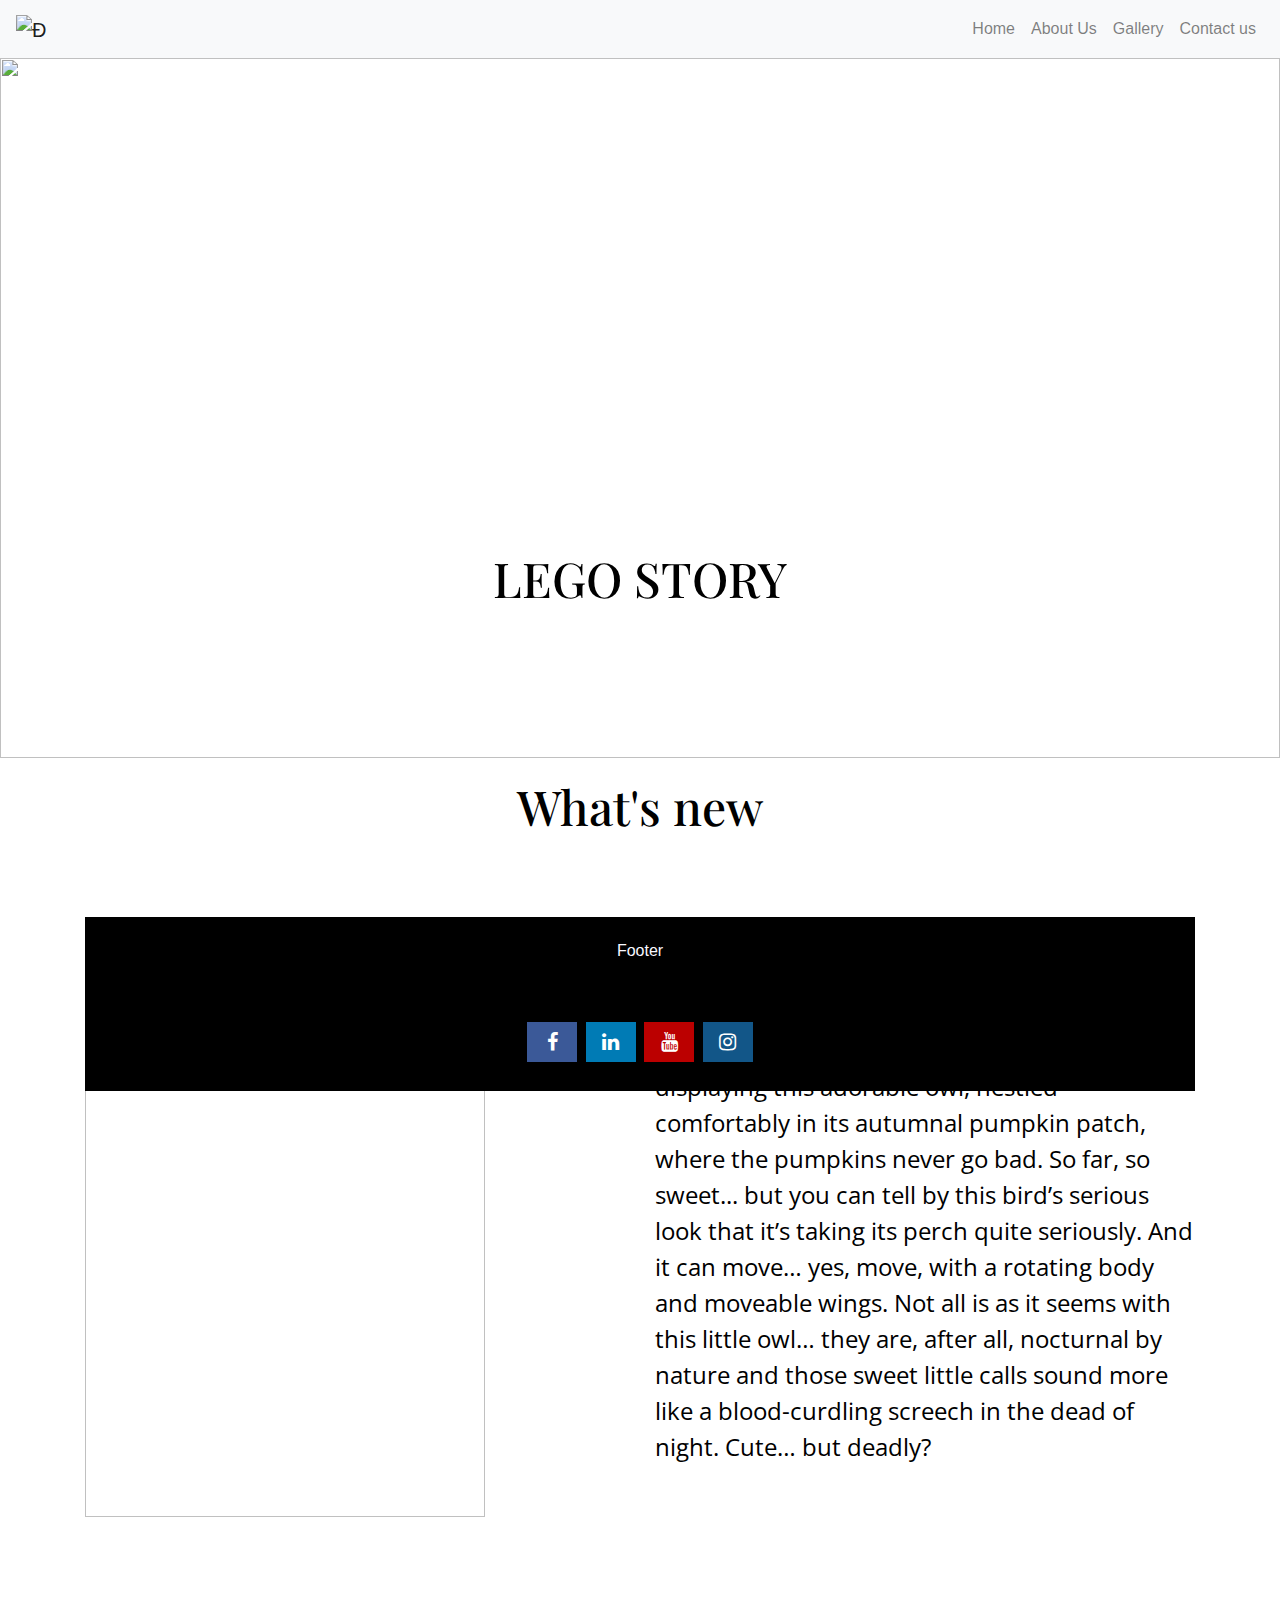
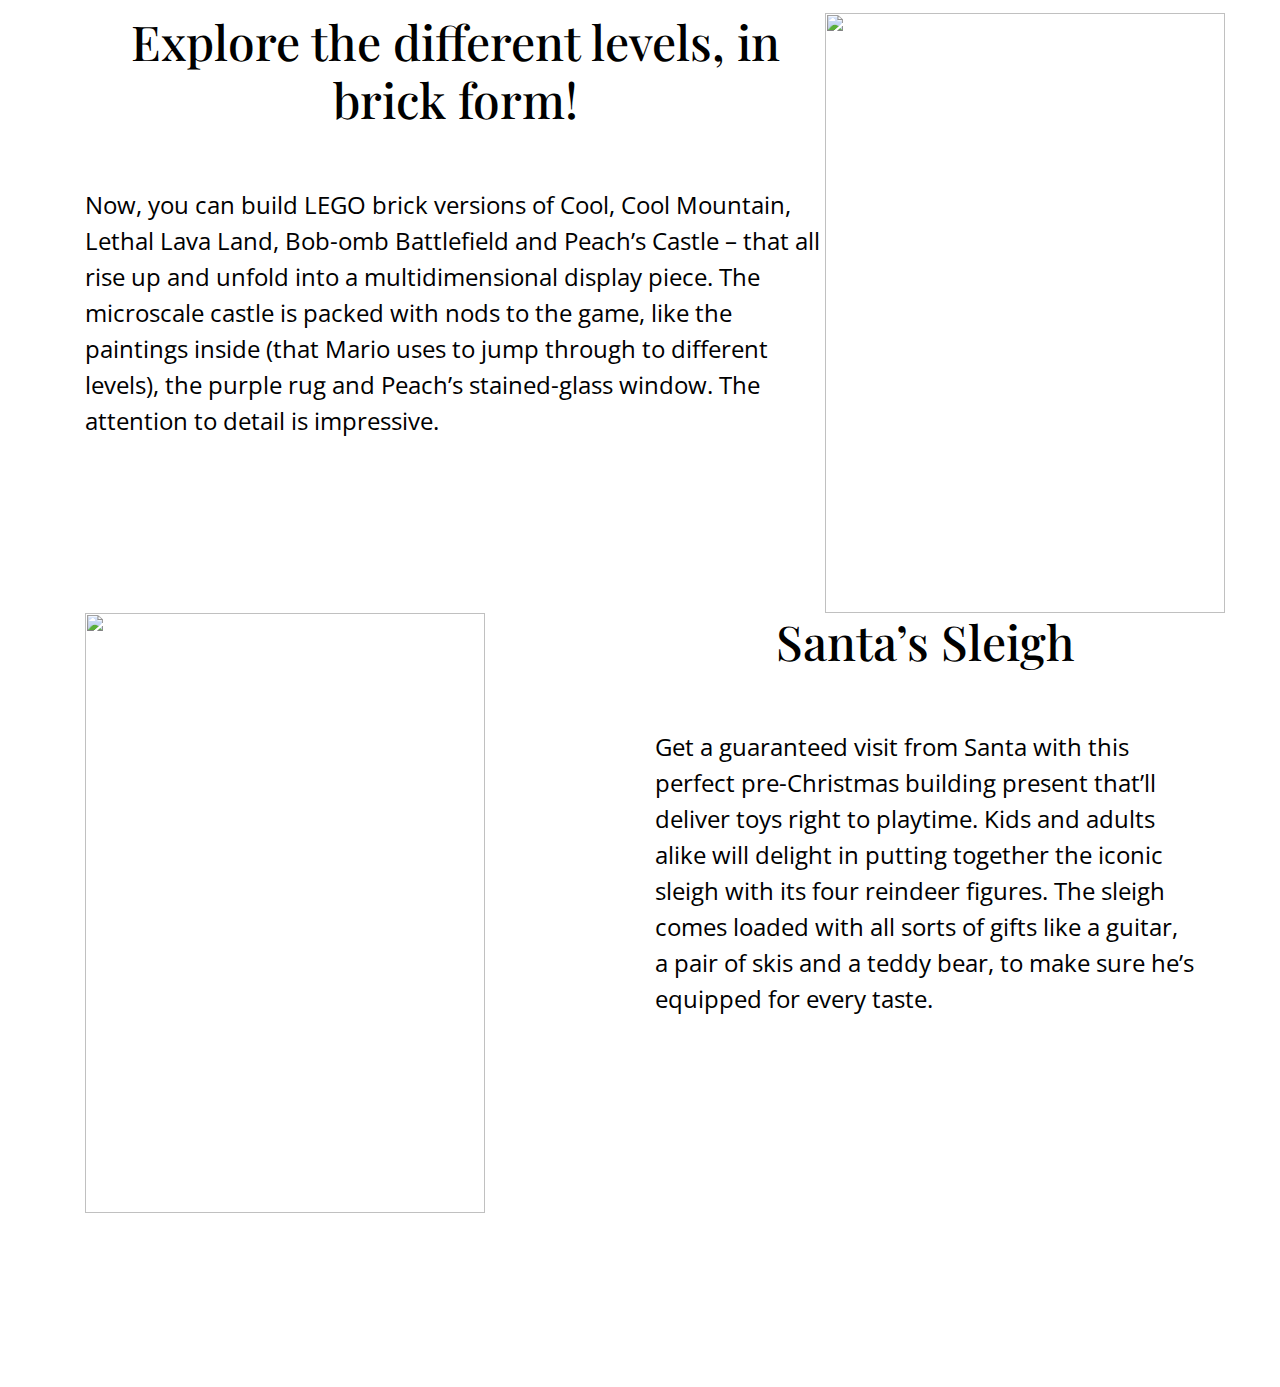
==== index.html @ 1d4fae24 "Rename homepage.html to index.html" ====
<!DOCTYPE html>
<html lang="en">
<head>
	<meta charset="utf-8">
	<title>Lego</title>
	<!-- Latest compiled and minified CSS -->
<link rel="stylesheet" href="https://maxcdn.bootstrapcdn.com/bootstrap/4.5.2/css/bootstrap.min.css">

<!-- jQuery library -->
<script src="https://ajax.googleapis.com/ajax/libs/jquery/3.5.1/jquery.min.js"></script>

<!-- Popper JS -->
<script src="https://cdnjs.cloudflare.com/ajax/libs/popper.js/1.16.0/umd/popper.min.js"></script>

<!-- Latest compiled JavaScript -->
<script src="https://maxcdn.bootstrapcdn.com/bootstrap/4.5.2/js/bootstrap.min.js"></script>

<!-- my google font external link -->
<link rel="preconnect" href="https://fonts.googleapis.com">
<link rel="preconnect" href="https://fonts.gstatic.com" crossorigin>
<link href="https://fonts.googleapis.com/css2?family=Playfair+Display:wght@500&display=swap" rel="stylesheet">

<link href="https://fonts.googleapis.com/css2?family=Open+Sans+Condensed:ital,wght@1,300&family=Playfair+Display:wght@500&display=swap" rel="stylesheet">

<!-- cdm for social media buttons -->
<link rel="stylesheet" href="https://cdnjs.cloudflare.com/ajax/libs/font-awesome/4.7.0/css/font-awesome.min.css">

<style>

  body {
    margin: 0;
    padding: 0;
  }

	h1
	{
	  font-size: 300%;
	  color: black;
	  text-align: center;
	  font-family: 'Playfair Display', serif;
	  padding-bottom: 50px;
	}

	p
	{
	  font-size: 150%;
	  color: white;
	  font-family: 'Open Sans Condensed', sans-serif;
	}

	/* Make the image fully responsive */
  .carousel-inner img {
    width: 100%;
    height: 700px; }

  .row{
    display:  flex;
  }

  .col {
    width: 100px;
  }

  .black-text {
    color:  black;
  }


.footer {
  position: sticky;
  left: 0;
  bottom: 0;
  width: 100%;
  background-color: black;
  color: Ghostwhite;
  text-align: center;
}

.fa {
  padding: 10px;
  font-size: 20px;
  width: 50px;
  text-align: center;
  text-decoration: none;
  margin: 5px 2px;
}

.fa:hover {
    opacity: 0.7;
}

.fa-facebook {
  background: #3B5998;
  color: white;
}

.fa-linkedin {
  background: #007bb5;
  color: white;
}

.fa-youtube {
  background: #bb0000;
  color: white;
}

.fa-instagram {
  background: #125688;
  color: white;
}


}
</style>

</head>

<!-- INSPIRATION FOR -->
<!-- Food Pairings & Beer Recipes -->


<body>

	<!-- NAV BAR code starts here -->

	<nav class="navbar navbar-expand-sm bg-light navbar-light">

  <!-- Brand/logo -->
  <a class="navbar-brand" href="homepage.html">
    <img src="image/logo.png" alt="Đ" style="width:60px;">
  </a>
  
  <!-- Links -->
  <ul class="navbar-nav ml-auto">
    <li class="nav-item">
      <a class="nav-link" href="homepage.html">Home</a>
    </li>
    <li class="nav-item">
      <a class="nav-link" href="AboutUs.html">About Us</a>
    </li>
    <li class="nav-item">
      <a class="nav-link" href="Gallery.html">Gallery</a>
    </li>
    <li class="nav-item">
      <a class="nav-link" href="ContactUs.html">Contact us</a>
    </li>
  </ul>
</nav>

<!-- NAV BAR code end here -->

<!-- carasoul code starts here -->

<div id="demo" class="carousel slide" data-ride="carousel">
  <ul class="carousel-indicators">
    <li data-target="#demo" data-slide-to="0" class="active"></li>
    <li data-target="#demo" data-slide-to="1"></li>
    <li data-target="#demo" data-slide-to="2"></li>
  </ul>

  <!-- Carasoul 1 -->
  <div class="carousel-inner">
    <div class="carousel-item active">
      <img src="image/1.jpg">
      <div class="carousel-caption">
        <h1>LEGO STORY</h1>
        <p>"LEGO" is a contraction of the Danish saying "leg godt" which means "play well".</p>
      </div>   
    </div>

    <!-- Carasoul 2 -->
    <div class="carousel-item">
      <img src="image/2.jpg">
      <div class="carousel-caption">
        <h1>Lego Dimensions</h1>
        <p>Lego Dimensions is a Lego-themed action-adventure cross-platform video game developed by Traveler's Tales and published by Warner Bros.</p>
      </div>   
    </div>

    <!-- Carasoul 3 -->
    <div class="carousel-item">
      <img src="image/banner 1.png">
      <div class="carousel-caption">
        <h1></h1>
        <p>Add the LEGO pickup truck  to your  collection</p>
      </div>   
    </div>
  </div>
  <a class="carousel-control-prev" href="#demo" data-slide="prev">
    <span class="carousel-control-prev-icon"></span>
  </a>
  <a class="carousel-control-next" href="#demo" data-slide="next">
    <span class="carousel-control-next-icon"></span>
  </a>
</div>


<!-- Landing page DONE -->

<!-- About us page code starts here -->
<!-- this is a new section -->

<section>
	<h1 style="padding-top: 20px;">What's new</h1>
  <br>

    <!-- Rewmember the CRC rule - Container, Row, Col -->

	<div class="container">

     <!-- my row 1 -->
     <div class="row">
     	<!-- my column 1 -->
      <div class="col">
        <img src="image/4.png" width="400px" height="600px">
      </div>

      <!-- my colum 2 -->
      <div class="col">
        <h1 class="black-text">Halloween Owl</h1>
        <p class="black-text">Twitwoo??? You’ll have a hoot building and displaying this adorable owl, nestled comfortably in its autumnal pumpkin patch, where the pumpkins never go bad. So far, so sweet... but you can tell by this bird’s serious look that it’s taking its perch quite seriously. And it can move… yes, move, with a rotating body and moveable wings. Not all is as it seems with this little owl… they are, after all, nocturnal by nature and those sweet little calls sound more like a blood-curdling screech in the dead of night. Cute… but deadly? 
        </p>
      
      </div>

     </div> 
     <!-- I am closing my Row 1 -->

     <br>
     <br>
     <br>
     <br>

     <!-- I am starting Row 2 -->
     <div class="row">
       
       <!-- my col 1 -->
       <div class="col">
        <h1 class="black-text">Explore the different levels, in brick form!</h1>
        <p class="black-text">Now, you can build LEGO brick versions of Cool, Cool Mountain, Lethal Lava Land, Bob-omb Battlefield and Peach’s Castle – that all rise up and unfold into a multidimensional display piece. The microscale castle is packed with nods to the game, like the paintings inside (that Mario uses to jump through to different levels), the purple rug and Peach’s stained-glass window. The attention to detail is impressive.</p>
      
      </div>

      <!-- my col 2 -->
      <div class="row">
        <img src="image/5.png" width="400px" height="600px">
      </div>


      <div class="container">

     <!-- my row 3 -->
     <div class="row">
      <!-- my column 1 -->
      <div class="col">
        <img src="image/6.png" width="400px" height="600px">
      </div>

      <!-- my colum 2 -->
      <div class="col">
        <h1 class="black-text">Santa’s Sleigh</h1>
        <p class="black-text">Get a guaranteed visit from Santa with this perfect pre-Christmas building present that’ll deliver toys right to playtime. Kids and adults alike will delight in putting together the iconic sleigh with its four reindeer figures. The sleigh comes loaded with all sorts of gifts like a guitar, a pair of skis and a teddy bear, to make sure he’s equipped for every taste. 
        </p>
      
      </div>

     </div> 
     <!-- I am closing my Row 3 -->

     </div>

	</div>

<!-- My Footer code starts here -->

<div class="footer">
  <br>
  <h6>Footer</h6>
  <br>
  <br>
  <!-- my social media buttons inside the footer -->
  <a href="https://www.facebook.com" class="fa fa-facebook"></a>
  <a href="https://www.linkedin.com" class="fa fa-linkedin"></a>
  <a href="https://www.youtube.com" class="fa fa-youtube"></a>
  <a href="https://www.instagram.com" class="fa fa-instagram"></a>
  <br>
  <br>
</div>

</section>
</body>
</html>
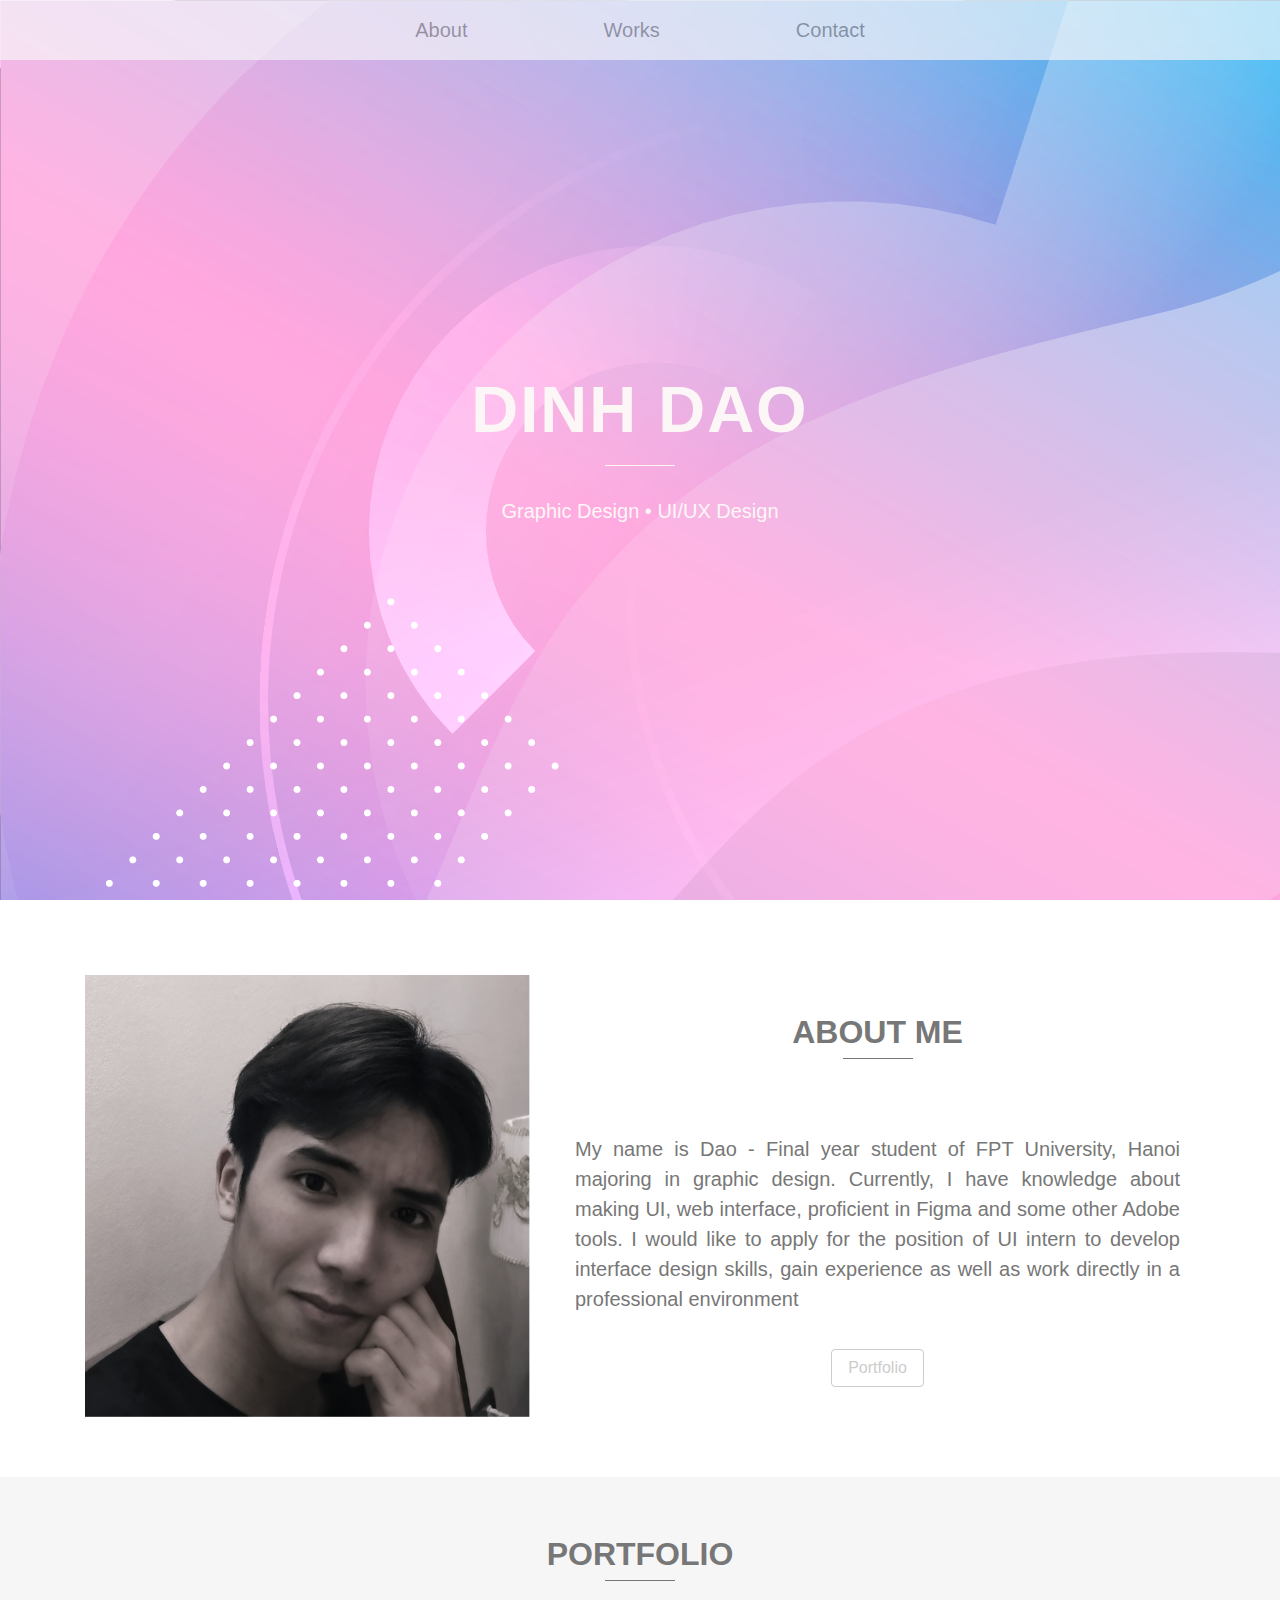
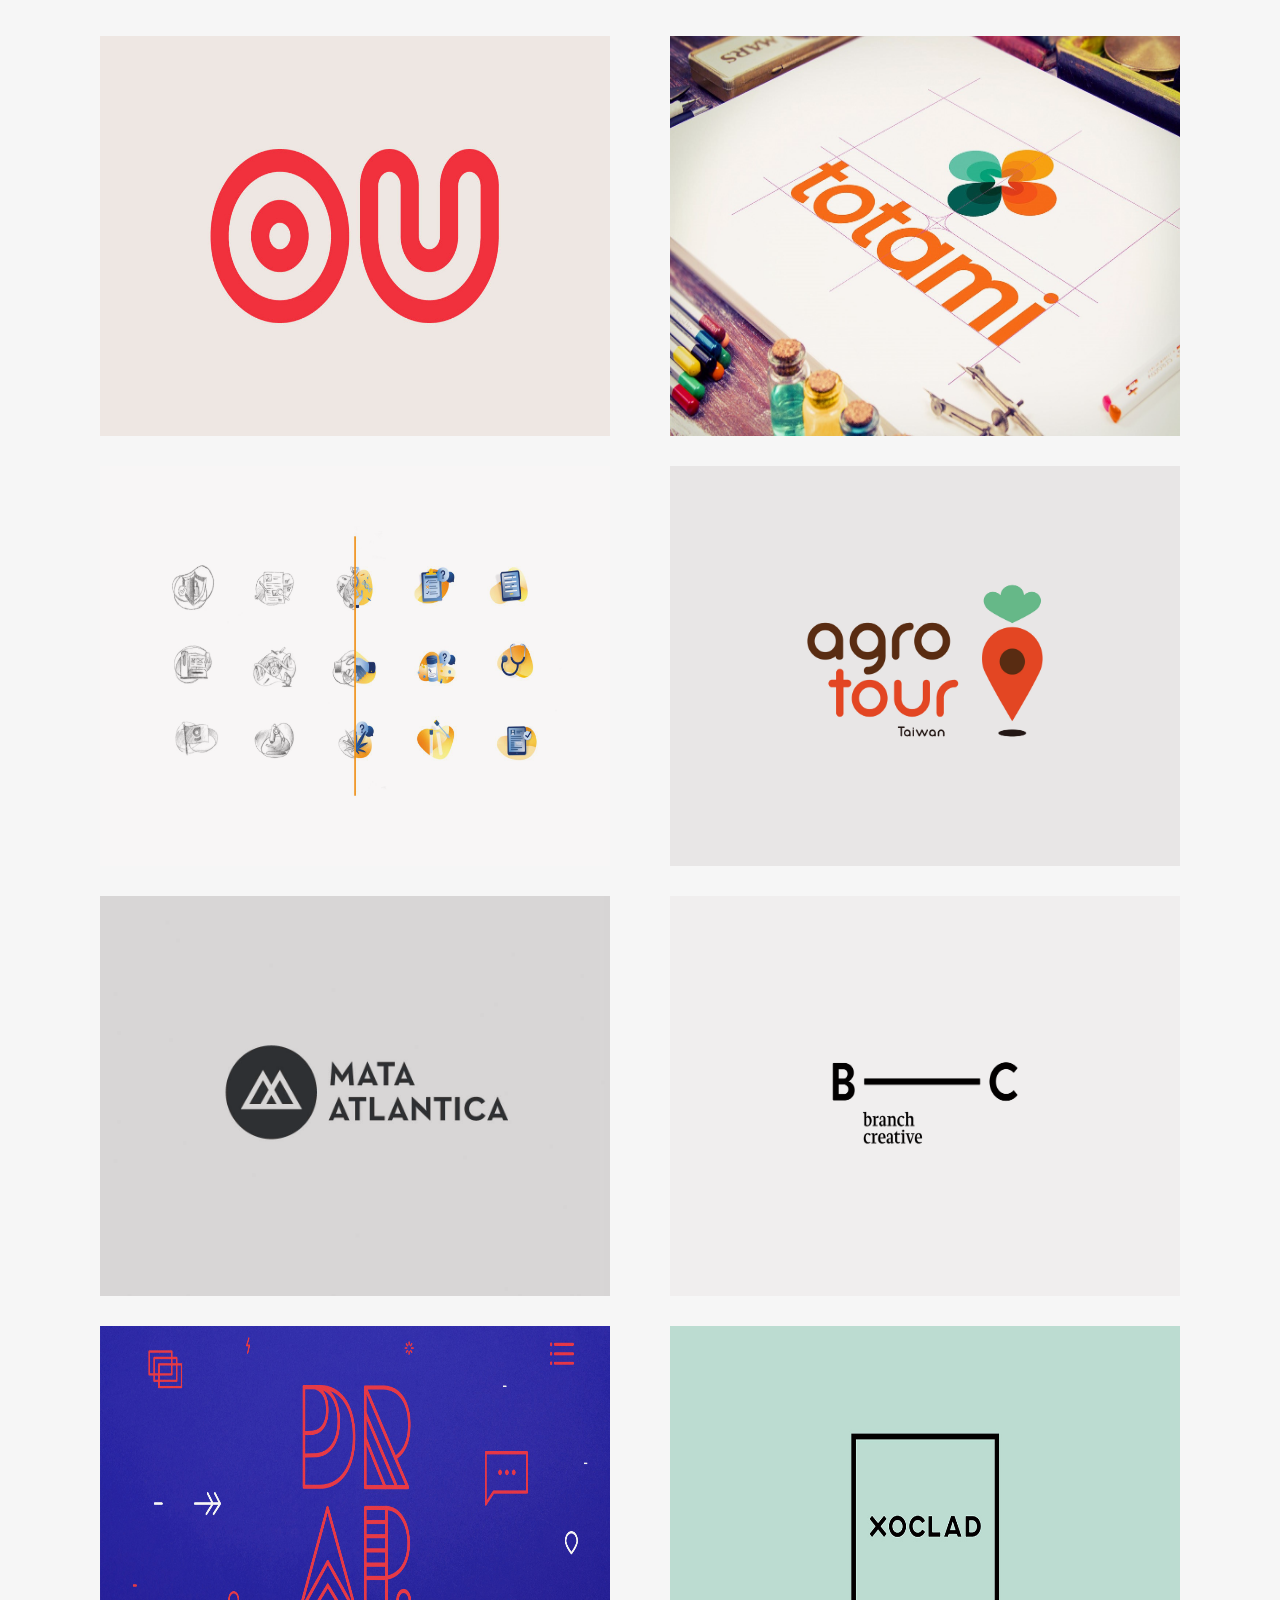
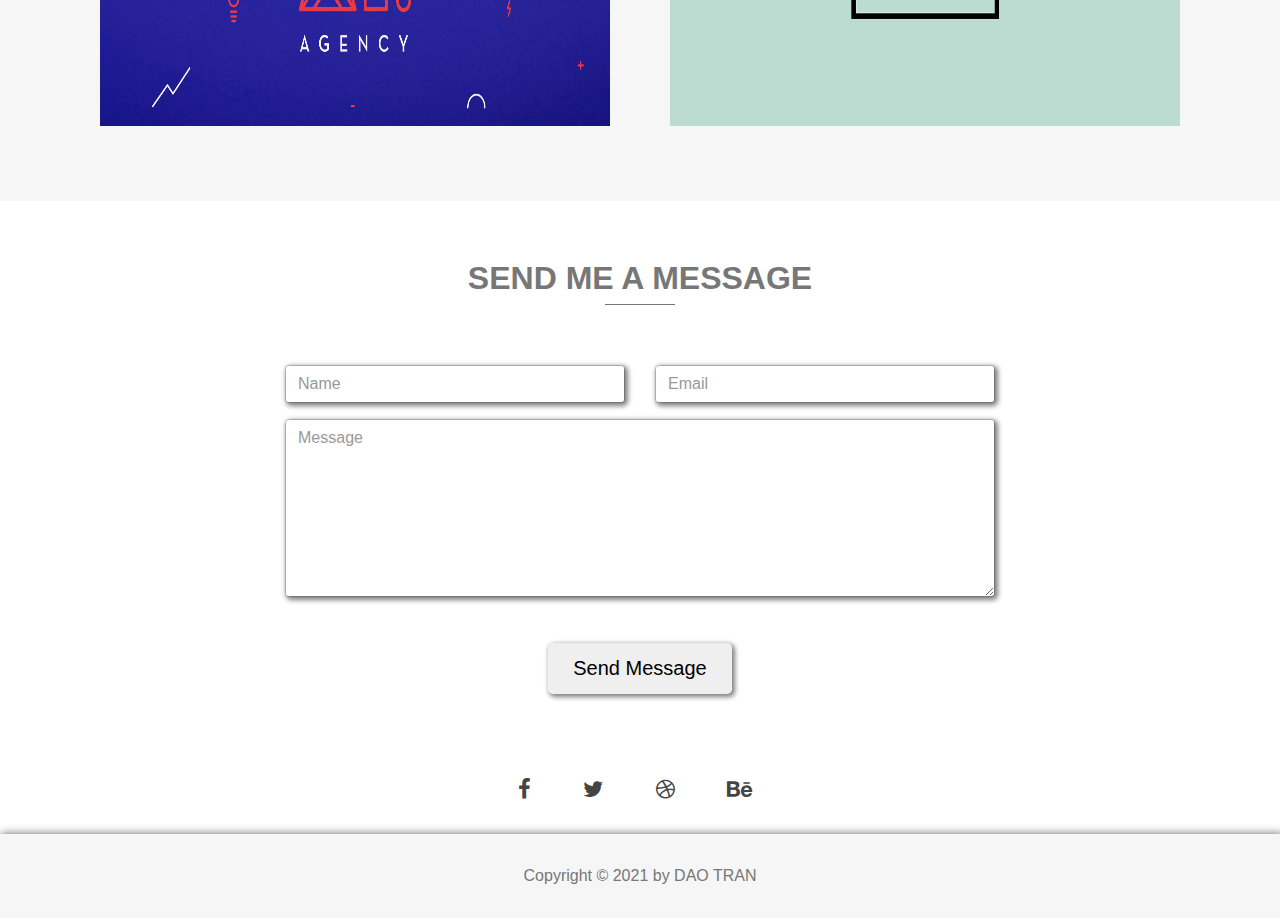
==== commit 3db4c124: "update DinhDao's portfolio" ====
--- a/index.html
+++ b/index.html
@@ -1,292 +1,281 @@
-<!DOCTYPE html>
-<html lang="en">
-<head>
-	<meta charset="utf-8">
-	<title>Lego</title>
-	<!-- Latest compiled and minified CSS -->
-<link rel="stylesheet" href="https://maxcdn.bootstrapcdn.com/bootstrap/4.5.2/css/bootstrap.min.css">
-
-<!-- jQuery library -->
-<script src="https://ajax.googleapis.com/ajax/libs/jquery/3.5.1/jquery.min.js"></script>
-
-<!-- Popper JS -->
-<script src="https://cdnjs.cloudflare.com/ajax/libs/popper.js/1.16.0/umd/popper.min.js"></script>
-
-<!-- Latest compiled JavaScript -->
-<script src="https://maxcdn.bootstrapcdn.com/bootstrap/4.5.2/js/bootstrap.min.js"></script>
-
-<!-- my google font external link -->
-<link rel="preconnect" href="https://fonts.googleapis.com">
-<link rel="preconnect" href="https://fonts.gstatic.com" crossorigin>
-<link href="https://fonts.googleapis.com/css2?family=Playfair+Display:wght@500&display=swap" rel="stylesheet">
-
-<link href="https://fonts.googleapis.com/css2?family=Open+Sans+Condensed:ital,wght@1,300&family=Playfair+Display:wght@500&display=swap" rel="stylesheet">
-
-<!-- cdm for social media buttons -->
-<link rel="stylesheet" href="https://cdnjs.cloudflare.com/ajax/libs/font-awesome/4.7.0/css/font-awesome.min.css">
-
-<style>
-
-  body {
-    margin: 0;
-    padding: 0;
-  }
-
-	h1
-	{
-	  font-size: 300%;
-	  color: black;
-	  text-align: center;
-	  font-family: 'Playfair Display', serif;
-	  padding-bottom: 50px;
-	}
-
-	p
-	{
-	  font-size: 150%;
-	  color: white;
-	  font-family: 'Open Sans Condensed', sans-serif;
-	}
-
-	/* Make the image fully responsive */
-  .carousel-inner img {
-    width: 100%;
-    height: 700px; }
-
-  .row{
-    display:  flex;
-  }
-
-  .col {
-    width: 100px;
-  }
-
-  .black-text {
-    color:  black;
-  }
-
-
-.footer {
-  position: sticky;
-  left: 0;
-  bottom: 0;
-  width: 100%;
-  background-color: black;
-  color: Ghostwhite;
-  text-align: center;
-}
-
-.fa {
-  padding: 10px;
-  font-size: 20px;
-  width: 50px;
-  text-align: center;
-  text-decoration: none;
-  margin: 5px 2px;
-}
-
-.fa:hover {
-    opacity: 0.7;
-}
-
-.fa-facebook {
-  background: #3B5998;
-  color: white;
-}
-
-.fa-linkedin {
-  background: #007bb5;
-  color: white;
-}
-
-.fa-youtube {
-  background: #bb0000;
-  color: white;
-}
-
-.fa-instagram {
-  background: #125688;
-  color: white;
-}
-
-
-}
-</style>
-
-</head>
-
-<!-- INSPIRATION FOR -->
-<!-- Food Pairings & Beer Recipes -->
-
-
-<body>
-
-	<!-- NAV BAR code starts here -->
-
-	<nav class="navbar navbar-expand-sm bg-light navbar-light">
-
-  <!-- Brand/logo -->
-  <a class="navbar-brand" href="homepage.html">
-    <img src="image/logo.png" alt="Đ" style="width:60px;">
-  </a>
-  
-  <!-- Links -->
-  <ul class="navbar-nav ml-auto">
-    <li class="nav-item">
-      <a class="nav-link" href="homepage.html">Home</a>
-    </li>
-    <li class="nav-item">
-      <a class="nav-link" href="AboutUs.html">About Us</a>
-    </li>
-    <li class="nav-item">
-      <a class="nav-link" href="Gallery.html">Gallery</a>
-    </li>
-    <li class="nav-item">
-      <a class="nav-link" href="ContactUs.html">Contact us</a>
-    </li>
-  </ul>
-</nav>
-
-<!-- NAV BAR code end here -->
-
-<!-- carasoul code starts here -->
-
-<div id="demo" class="carousel slide" data-ride="carousel">
-  <ul class="carousel-indicators">
-    <li data-target="#demo" data-slide-to="0" class="active"></li>
-    <li data-target="#demo" data-slide-to="1"></li>
-    <li data-target="#demo" data-slide-to="2"></li>
-  </ul>
-
-  <!-- Carasoul 1 -->
-  <div class="carousel-inner">
-    <div class="carousel-item active">
-      <img src="image/1.jpg">
-      <div class="carousel-caption">
-        <h1>LEGO STORY</h1>
-        <p>"LEGO" is a contraction of the Danish saying "leg godt" which means "play well".</p>
-      </div>   
-    </div>
-
-    <!-- Carasoul 2 -->
-    <div class="carousel-item">
-      <img src="image/2.jpg">
-      <div class="carousel-caption">
-        <h1>Lego Dimensions</h1>
-        <p>Lego Dimensions is a Lego-themed action-adventure cross-platform video game developed by Traveler's Tales and published by Warner Bros.</p>
-      </div>   
-    </div>
-
-    <!-- Carasoul 3 -->
-    <div class="carousel-item">
-      <img src="image/banner 1.png">
-      <div class="carousel-caption">
-        <h1></h1>
-        <p>Add the LEGO pickup truck  to your  collection</p>
-      </div>   
-    </div>
-  </div>
-  <a class="carousel-control-prev" href="#demo" data-slide="prev">
-    <span class="carousel-control-prev-icon"></span>
-  </a>
-  <a class="carousel-control-next" href="#demo" data-slide="next">
-    <span class="carousel-control-next-icon"></span>
-  </a>
-</div>
-
-
-<!-- Landing page DONE -->
-
-<!-- About us page code starts here -->
-<!-- this is a new section -->
-
-<section>
-	<h1 style="padding-top: 20px;">What's new</h1>
-  <br>
-
-    <!-- Rewmember the CRC rule - Container, Row, Col -->
-
-	<div class="container">
-
-     <!-- my row 1 -->
-     <div class="row">
-     	<!-- my column 1 -->
-      <div class="col">
-        <img src="image/4.png" width="400px" height="600px">
-      </div>
-
-      <!-- my colum 2 -->
-      <div class="col">
-        <h1 class="black-text">Halloween Owl</h1>
-        <p class="black-text">Twitwoo??? You’ll have a hoot building and displaying this adorable owl, nestled comfortably in its autumnal pumpkin patch, where the pumpkins never go bad. So far, so sweet... but you can tell by this bird’s serious look that it’s taking its perch quite seriously. And it can move… yes, move, with a rotating body and moveable wings. Not all is as it seems with this little owl… they are, after all, nocturnal by nature and those sweet little calls sound more like a blood-curdling screech in the dead of night. Cute… but deadly? 
-        </p>
-      
-      </div>
-
-     </div> 
-     <!-- I am closing my Row 1 -->
-
-     <br>
-     <br>
-     <br>
-     <br>
-
-     <!-- I am starting Row 2 -->
-     <div class="row">
-       
-       <!-- my col 1 -->
-       <div class="col">
-        <h1 class="black-text">Explore the different levels, in brick form!</h1>
-        <p class="black-text">Now, you can build LEGO brick versions of Cool, Cool Mountain, Lethal Lava Land, Bob-omb Battlefield and Peach’s Castle – that all rise up and unfold into a multidimensional display piece. The microscale castle is packed with nods to the game, like the paintings inside (that Mario uses to jump through to different levels), the purple rug and Peach’s stained-glass window. The attention to detail is impressive.</p>
-      
-      </div>
-
-      <!-- my col 2 -->
-      <div class="row">
-        <img src="image/5.png" width="400px" height="600px">
-      </div>
-
-
-      <div class="container">
-
-     <!-- my row 3 -->
-     <div class="row">
-      <!-- my column 1 -->
-      <div class="col">
-        <img src="image/6.png" width="400px" height="600px">
-      </div>
-
-      <!-- my colum 2 -->
-      <div class="col">
-        <h1 class="black-text">Santa’s Sleigh</h1>
-        <p class="black-text">Get a guaranteed visit from Santa with this perfect pre-Christmas building present that’ll deliver toys right to playtime. Kids and adults alike will delight in putting together the iconic sleigh with its four reindeer figures. The sleigh comes loaded with all sorts of gifts like a guitar, a pair of skis and a teddy bear, to make sure he’s equipped for every taste. 
-        </p>
-      
-      </div>
-
-     </div> 
-     <!-- I am closing my Row 3 -->
-
-     </div>
-
-	</div>
-
-<!-- My Footer code starts here -->
-
-<div class="footer">
-  <br>
-  <h6>Footer</h6>
-  <br>
-  <br>
-  <!-- my social media buttons inside the footer -->
-  <a href="https://www.facebook.com" class="fa fa-facebook"></a>
-  <a href="https://www.linkedin.com" class="fa fa-linkedin"></a>
-  <a href="https://www.youtube.com" class="fa fa-youtube"></a>
-  <a href="https://www.instagram.com" class="fa fa-instagram"></a>
-  <br>
-  <br>
-</div>
-
-</section>
-</body>
-</html>
+<!DOCTYPE html>
+<html lang="en"><head>
+	<title> DAO TRAN's Portfolio</title>
+	<meta charset="utf-8">
+	<meta name="viewport" content="width=device-width, initial-scale=1">  
+	<script type="text/javascript" src="vendor/bootstrap.js"></script>
+ 	<script type="text/javascript" src="index.js"></script>
+	<link rel="stylesheet" href="vendor/bootstrap.css">
+	<link rel="stylesheet" href="vendor/font-awesome.css">
+ 	<link rel="stylesheet" href="style.css">
+	<!-- <link rel="stylesheet" href="style-gallery.css"> -->
+</head>
+<body >
+	<!-- Navigation -->
+	<div id="nav" class="affix-top">
+	<nav class="navbar navbar-light bg-faded navbar-fixed-top">
+	  	<div class="container" style="text-align: center;">
+	  		
+	  		<ul class="nav navbar-nav text-xs-center">
+	  			<li class="nav-item">
+	  				<div href="" class="nav-link" onclick="myAboutMe()">About
+	  				</span>
+				</div>
+	  			</li>
+	  			<li class="nav-item">
+	  				<div href="#" class="nav-link" onclick="myPortfolio()">Works</div>
+	  			</li>
+	  			<li class="nav-item">
+	  				<div href="#" class="nav-link" onclick="myContact()">Contact</div>
+	  			</li>
+	  			
+	  	</div>
+	</nav>
+</div> <!-- het menu -->
+
+	<!-- Header -->
+	<header id="header" style="background: url('images/banner1.png');">
+		<div class="intro h-100">
+		  <div class="container h-100 d-flex">
+			<div class="row m-auto">
+			  <div class="intro-text">
+				<h1>DINH DAO</h1>
+				<hr>
+				<p>Graphic Design • UI/UX Design </p>
+			</div>
+		  </div>
+		</div>
+	  </div>
+	</header>
+
+	<!-- About me  -->
+	<div id="about-me"class="about-me" style="padding-top: 60px;">
+		
+		<div class="container mt-15">
+			<div class="row">
+				<div class="col-sm-5">
+					<img class="about-me-avatar" src="images/avatar1.png" alt="">
+				</div>
+				<div class="col-sm-7 d-flex fl-col">
+					<div class="section-title text-xs-center center ">
+						<h2>About Me</h2>
+						<hr>
+					</div>
+					<p class="m-auto about-me-text">
+						My name is Dao - Final year student of FPT University,
+					Hanoi majoring in graphic design. Currently, I have
+					knowledge about making UI, web interface, proficient
+					in Figma and some other Adobe tools. I would like to
+					apply for the position of UI intern to develop interface
+					design skills, gain experience as well as work directly
+					in a professional environment
+					</p>
+					<div class="d-flex">
+						<button class="btn btn-outline-secondary m-auto" style="margin-bottom: 30px;" onclick="myPortfolio()" >Portfolio</button>
+					</div>
+					
+				</div>
+			</div>
+		</div>
+	</div>
+	<!-- Portfolio -->
+	<div id="portfolio" class="portfolio" style="background: #f6f6f6; margin-top: 60px; margin-bottom: 60px; padding-bottom: 60px;">
+		<div class="section-title text-xs-center center ">
+			<h2 style="padding-top: 60px;">Portfolio</h2>
+			<hr>
+		</div>
+		<div class="container">
+			<div class="row">
+				
+					<div class="col-sm-6" style="position: block; left: 0px; top: 0px; transform: translate3d(0px, 0px, 0px);">
+						<div class="portfolio-item" >
+							<div class="hover-bg d-flex"> 
+							<div class="hover-text">
+								<h4>OU</h4>
+							</div>
+							<img onclick="openModal();currentSlide(1)" src="images/1.jpg" class="demo cursor img-responsive" alt="OU"> </div>
+						</div>
+					</div>
+					<div class="col-sm-6" style="position: block; left: 0px; top: 0px; transform: translate3d(0px, 0px, 0px);">
+						<div class="portfolio-item" onclick="openModal();currentSlide(2)">
+							<div class="hover-bg"> 
+							<div class="hover-text">
+								<h4>Totami</h4>
+							</div>
+							<img src="images/2.jpg" class="img-responsive demo cursor" alt="Totami"> </div>
+						</div>
+					</div>
+					<div class="col-sm-6" style="position: block; left: 0px; top: 0px; transform: translate3d(0px, 0px, 0px);">
+						<div class="portfolio-item" onclick="openModal();currentSlide(3)">
+							<div class="hover-bg"> 
+							<div class="hover-text">
+								<h4>Inagene</h4>
+							</div>
+							<img src="images/3.jpg" class="img-responsive demo cursor" alt="Inagene">  </div>
+						</div>
+					</div>
+					<div class="col-sm-6" style="position: block; left: 0px; top: 0px; transform: translate3d(0px, 0px, 0px);">
+						<div class="portfolio-item" onclick="openModal();currentSlide(4)">
+							<div class="hover-bg"> 
+							<div class="hover-text">
+								<h4>Agro Tour</h4>
+							</div>
+							<img src="images/4.jpg" class="img-responsive demo cursor" alt="Agro Tour"> </div>
+						</div>
+					</div>
+					<div class="col-sm-6" style="position: block; left: 0px; top: 0px; transform: translate3d(0px, 0px, 0px);">
+						<div class="portfolio-item" onclick="openModal();currentSlide(5)">
+							<div class="hover-bg">
+							<div class="hover-text">
+								<h4>MA Logo</h4>
+							</div>
+							<img src="images/5.jpg" class="img-responsive demo cursor" alt="MA Logo"> </div>
+						</div>
+					</div>
+					<div class="col-sm-6" style="position: block; left: 0px; top: 0px; transform: translate3d(0px, 0px, 0px);">
+						<div class="portfolio-item" onclick="openModal();currentSlide(6)">
+							<div class="hover-bg"> 
+							<div class="hover-text">
+								<h4>B-C Tools</h4>
+							</div>
+							<img src="images/6.jpg" class="img-responsive demo cursor" alt="B-C Tools">  </div>
+						</div>
+					</div>
+					<div class="col-sm-6" style="position: block; left: 0px; top: 0px; transform: translate3d(0px, 0px, 0px);">
+						<div class="portfolio-item" onclick="openModal();currentSlide(7)">
+							<div class="hover-bg"> 
+							<div class="hover-text">
+								<h4>DRAP Agency</h4>
+							</div>
+							<img src="images/7.jpg" class="img-responsive demo cursor" alt="DRAP Agency"> </div>
+						</div>
+					</div>
+					<div class="col-sm-6" style="position: block; left: 0px; top: 0px; transform: translate3d(0px, 0px, 0px);">
+						<div class="portfolio-item" onclick="openModal();currentSlide(8)">
+							<div class="hover-bg">
+							<div class="hover-text">
+								<h4>XOCLAD</h4>
+							</div>
+							<img src="images/8.jpg" class="img-responsive demo cursor" alt="XOCLAD"> </div>
+						</div>
+					</div>
+				
+			</div>
+		</div>
+	</div>
+
+	<!-- Send me a message -->
+	<div  id="contact" class="send-me">
+		<div class="section-title text-xs-center center ">
+			<h2>Send me a message</h2>
+			<hr>
+		</div>
+		<div class="container" style="margin-top: 60px;">
+			<div class="col-md-8 col-md-offset-2">
+				<form name="sentMessage" id="contactForm" novalidate="">
+				  <div class="row">
+					<div class="col-md-6">
+					  <div class="form-group">
+						<input type="text" id="name" class="form-control" placeholder="Name" required="required" aria-invalid="false">
+						<p class="help-block text-danger"></p>
+					  </div>
+					</div>
+					<div class="col-md-6">
+					  <div class="form-group">
+						<input type="email" id="email" class="form-control" placeholder="Email" required="required" aria-invalid="false">
+						<p class="help-block text-danger"></p>
+					  </div>
+					</div>
+				  </div>
+				  <div class="form-group">
+					<textarea name="message" id="message" class="form-control" rows="8" placeholder="Message" required="" aria-invalid="false"></textarea>
+					<p class="help-block text-danger"></p>
+				  </div>
+				  <div id="success"></div>
+				  <div class="container">
+					  <div class="row">
+							<button type="submit" class="btn btn-default btn-lg send-btn m-auto mt-30">Send Message</button>
+					  </div>
+				  </div>
+				  
+				</form>
+				<div class="social">
+				  <ul>
+					<li><a href="#"><i class="fa fa-facebook"></i></a></li>
+					<li><a href="#"><i class="fa fa-twitter"></i></a></li>
+					<li><a href="#"><i class="fa fa-dribbble"></i></a></li>
+					<li><a href="#"><i class="fa fa-behance"></i></a></li>
+				  </ul>
+				</div>
+			  </div>
+		</div>
+	</div>
+
+	<!-- Footer -->
+	<div id="footer">
+		<div class="container text-xs-center">
+		  <div class="fnav">
+			<p>Copyright © 2021 by DAO TRAN
+		  </p></div>
+		</div>
+	  </div>
+
+	<!-- Gallery  -->
+	<div id="myModal" class="modal">
+		<span class="close cursor" style="position: fixed;" onclick="closeModal()">&times;</span>
+		<div class="modal-content">
+	  
+		  <div class="mySlides">
+			<div class="numbertext">1 / 8</div>
+			<img src="images/1.1.jpg" style="width:100%">
+		  </div>
+	  
+		  <div class="mySlides">
+			<div class="numbertext">2 / 8</div>
+			<img src="images/2.1.jpg" style="width:100%">
+		  </div>
+	  
+		  <div class="mySlides">
+			<div class="numbertext">3 / 8</div>
+			<img src="images/3.1.jpg" style="width:100%">
+		  </div>
+		  
+		  <div class="mySlides">
+			<div class="numbertext">4 / 8</div>
+			<img src="images/4.1.jpg" style="width:100%">
+		  </div>
+	  
+		  <div class="mySlides">
+			  <div class="numbertext">5 / 8</div>
+			  <img src="images/5.1.jpg" style="width:100%">
+			</div>
+	  
+			<div class="mySlides">
+			  <div class="numbertext">6 / 8</div>
+			  <img src="images/6.1.jpg" style="width:100%">
+			</div>
+	  
+			<div class="mySlides">
+			  <div class="numbertext">7 / 8</div>
+			  <img src="images/7.1.jpg" style="width:100%">
+			</div>
+	  
+			<div class="mySlides">
+			  <div class="numbertext">8 / 8</div>
+			  <img src="images/8.1.jpg" style="width:100%">
+			</div>
+		  
+		  <!-- <a class="prev" onclick="plusSlides(-1)">&#10094;</a>
+		  <a class="next" onclick="plusSlides(1)">&#10095;</a> -->
+	  
+		  <div class="caption-container">
+			<p id="caption"></p>
+		  </div>
+		</div>
+
+		<a class="prev" onclick="plusSlides(-1)">&#10094;</a>
+		  <a class="next" onclick="plusSlides(1)">&#10095;</a>
+
+	  </div>
+</body>
+</html>--- a/style.css
+++ b/style.css
@@ -0,0 +1,380 @@
+body, html {
+    font-family: 'Open Sans', sans-serif;
+    text-rendering: optimizeLegibility !important;
+    -webkit-font-smoothing: antialiased !important;
+    color: #777;
+    width: 100% !important;
+    height: 100% !important;
+}
+
+#nav {
+    z-index: 999;
+}
+
+.navbar .navbar-nav {
+    display: inline-block;
+    float: none;
+    vertical-align: top;
+}
+
+
+.container ul li a.nav-link {
+    margin: 0 60px !important;
+    font-size: 20px;
+}
+
+.container ul li div.nav-link {
+    margin: 0 60px !important;
+    font-size: 20px;
+}
+
+.container ul li div.nav-link:hover {
+    cursor: pointer;
+    color: rgba(0,0,0,.9);
+}
+
+
+.header {
+    margin-top: 60px;
+
+}
+
+.d-flex {
+    display: flex;
+}
+
+.h-100 {
+    height: 100vh !important;
+}
+
+.m-auto {
+    margin: auto;
+}
+
+.intro-text {
+    text-align: center;
+    color: #fcf6f6;;
+}
+
+.intro-text h1 {
+    padding-top: 40px;
+    font-size: 65px;
+    font-weight: 600;
+    letter-spacing: 2px;
+    text-transform: uppercase;
+    margin-bottom: 20px;
+    color: #fcf6f6
+}
+
+hr {
+    height: 1px;
+    width: 70px;
+    text-align: center;
+    position: relative;
+    background: #fcf6f6;
+    margin: 0 auto;
+    margin-bottom: 30px;
+    border: 0;
+}
+
+.intro-text p {
+    font-size: 20px;
+    margin-bottom: 40px;
+    margin-top: 20px;
+}
+
+.bg-faded {
+    background-color: #f7f7f9;
+    opacity: 65%;
+}
+
+.section-title {
+    margin: 40px 0px 40px 0px;
+}
+
+.section-title h2{
+    font-weight: bold;
+    text-transform: uppercase;
+}
+
+.section-title hr{
+    color: black;
+    background-color: #777777;
+}
+
+.about-me-avatar {
+    height: 100%;
+    width: 100%;
+}
+
+.about-me-text {
+    font-size: 20px;
+    text-align: justify;
+    margin-top: -10px;
+    padding: 15px;
+}
+
+.fl-col {
+    display: flex;
+    flex-direction: column;
+}
+
+.mt-15 {
+    margin-top: 15px;
+}
+
+.mt-30 {
+    margin-top: 30px;
+}
+
+.img-responsive {
+    display: block;
+    max-width: 100%;
+    height: 400px;
+}
+    
+.portfolio-item {
+    margin: 15px;
+    position: relative;
+    height: 400px;
+}
+
+.hover-bg {
+    position: absolute;
+    background: #450b0b;
+    height: 400px;
+}
+
+.hover-text {
+    position: absolute;
+    font-size: 30px;
+    display: flex;
+    width: 100%;
+    height: 100%;
+}
+
+.hover-text h4{
+    text-align: center;
+    background: black;
+    color: blanchedalmond;
+    margin: auto;
+    padding: 10px 30px  11px  30px;
+    border-radius: 25px;
+    display: none;
+    z-index: 10;
+    font-size: 40px;
+}
+
+.portfolio-item:hover{
+    cursor: pointer;
+}
+
+.portfolio-item:hover .hover-text h4{
+    display: block;
+}
+
+.portfolio-item:hover .img-responsive{
+    opacity: 30%;
+}
+
+#footer {
+    background: #f6f6f6;
+    color: #777;
+    padding: 30px0 25px 0;
+    box-shadow: 2px 0px 8px 1px grey;
+}
+
+.fnav p{
+    padding: 30px;
+}
+
+.btn-default:hover{
+    color: #fff;
+    background-color: #121d1f;
+    border-color: #121d1f;
+}
+
+@media (min-width: 992px)
+{
+    .col-md-offset-2 {
+        margin-left: 16.66666667%;
+    }
+
+    .col-md-8 {
+        width: 66.66666667%;
+    }
+
+}
+
+#contact .social {
+    margin-top: 80px;
+}
+
+#contact .social ul {
+    margin-left: -50px!important;
+    text-align: center;
+    margin-bottom: 30px;
+}
+
+#contact .social ul li {
+    display: inline-block;
+    margin: 0 20px;
+}
+
+#contact .social i.fa {
+    font-size: 22px;
+    padding: 4px;
+    color: #444;
+    transition: all 0s;
+}
+
+.form-control {
+    box-shadow: 2px 2px 5px 1px grey;
+}
+
+.send-btn {
+    box-shadow: 2px 2px 5px 1px grey;
+}
+
+body {
+    font-family: Verdana, sans-serif;
+    margin: 0;
+  }
+  
+  * {
+    box-sizing: border-box;
+  }
+  
+  .row > .column {
+    padding: 0 8px;
+  }
+  
+  .row:after {
+    content: "";
+    display: table;
+    clear: both;
+  }
+  
+  .column {
+    float: left;
+    width: 25%;
+  }
+  
+  /* The Modal (background) */
+  .modal {
+    display: none;
+    position: fixed;
+    z-index: 9999;
+    padding-top: 60px;
+    left: 0;
+    top: 0;
+    width: 100%;
+    height: 100%;
+    overflow: auto;
+    background-color: #000000cf;
+  }
+  
+  /* Modal Content */
+  .modal-content {
+    position: relative;
+    background-color: #fefefe;
+    margin: auto;
+    padding: 0;
+    width: 55%;
+    max-width: 1200px;
+    margin-bottom: 60px;
+  }
+  
+  /* The Close Button */
+  .close {
+    color: white;
+    position: absolute;
+    top: 10px;
+    right: 25px;
+    font-size: 50px;
+    font-weight: bold;
+  }
+  
+  .close:hover,
+  .close:focus {
+    color: #999;
+    text-decoration: none;
+    cursor: pointer;
+  }
+  
+  .mySlides {
+    display: none;
+  }
+  
+  .cursor {
+    cursor: pointer;
+  }
+  
+  /* Next & previous buttons */
+  .prev,
+  .next {
+    cursor: pointer;
+    position: absolute;
+    top: 40%;
+    width: auto;
+    padding: 36px;
+    margin-top: -50px;
+    color: white;
+    font-weight: bold;
+    font-size: 100px;
+    transition: 0.6s ease;
+    border-radius: 0 3px 3px 0;
+    user-select: none;
+    -webkit-user-select: none;
+    position: fixed;
+    
+  }
+  
+  /* Position the "next button" to the right */
+  .next {
+    right: 0;
+    border-radius: 3px 0 0 3px;
+  }
+  
+  /* On hover, add a black background color with a little bit see-through */
+  .prev:hover,
+  .next:hover {
+    background-color: rgba(0, 0, 0, 0.8);
+  }
+  
+  /* Number text (1/3 etc) */
+  .numbertext {
+    color: #f2f2f2;
+    font-size: 12px;
+    padding: 8px 12px;
+    position: absolute;
+    top: 0;
+  }
+  
+  img {
+    margin-bottom: -4px;
+  }
+  
+  .caption-container {
+    text-align: center;
+    background-color: black;
+    padding: 15px 0px 1px 0px;
+    color: white;
+  }
+  
+  .demo {
+    opacity: 0.97;
+  }
+  
+  .active,
+  .demo:hover {
+    opacity: 1;
+  }
+  
+  img.hover-shadow {
+    transition: 0.3s;
+  }
+  
+  .hover-shadow:hover {
+    box-shadow: 0 4px 8px 0 rgba(0, 0, 0, 0.2), 0 6px 20px 0 rgba(0, 0, 0, 0.19);
+  }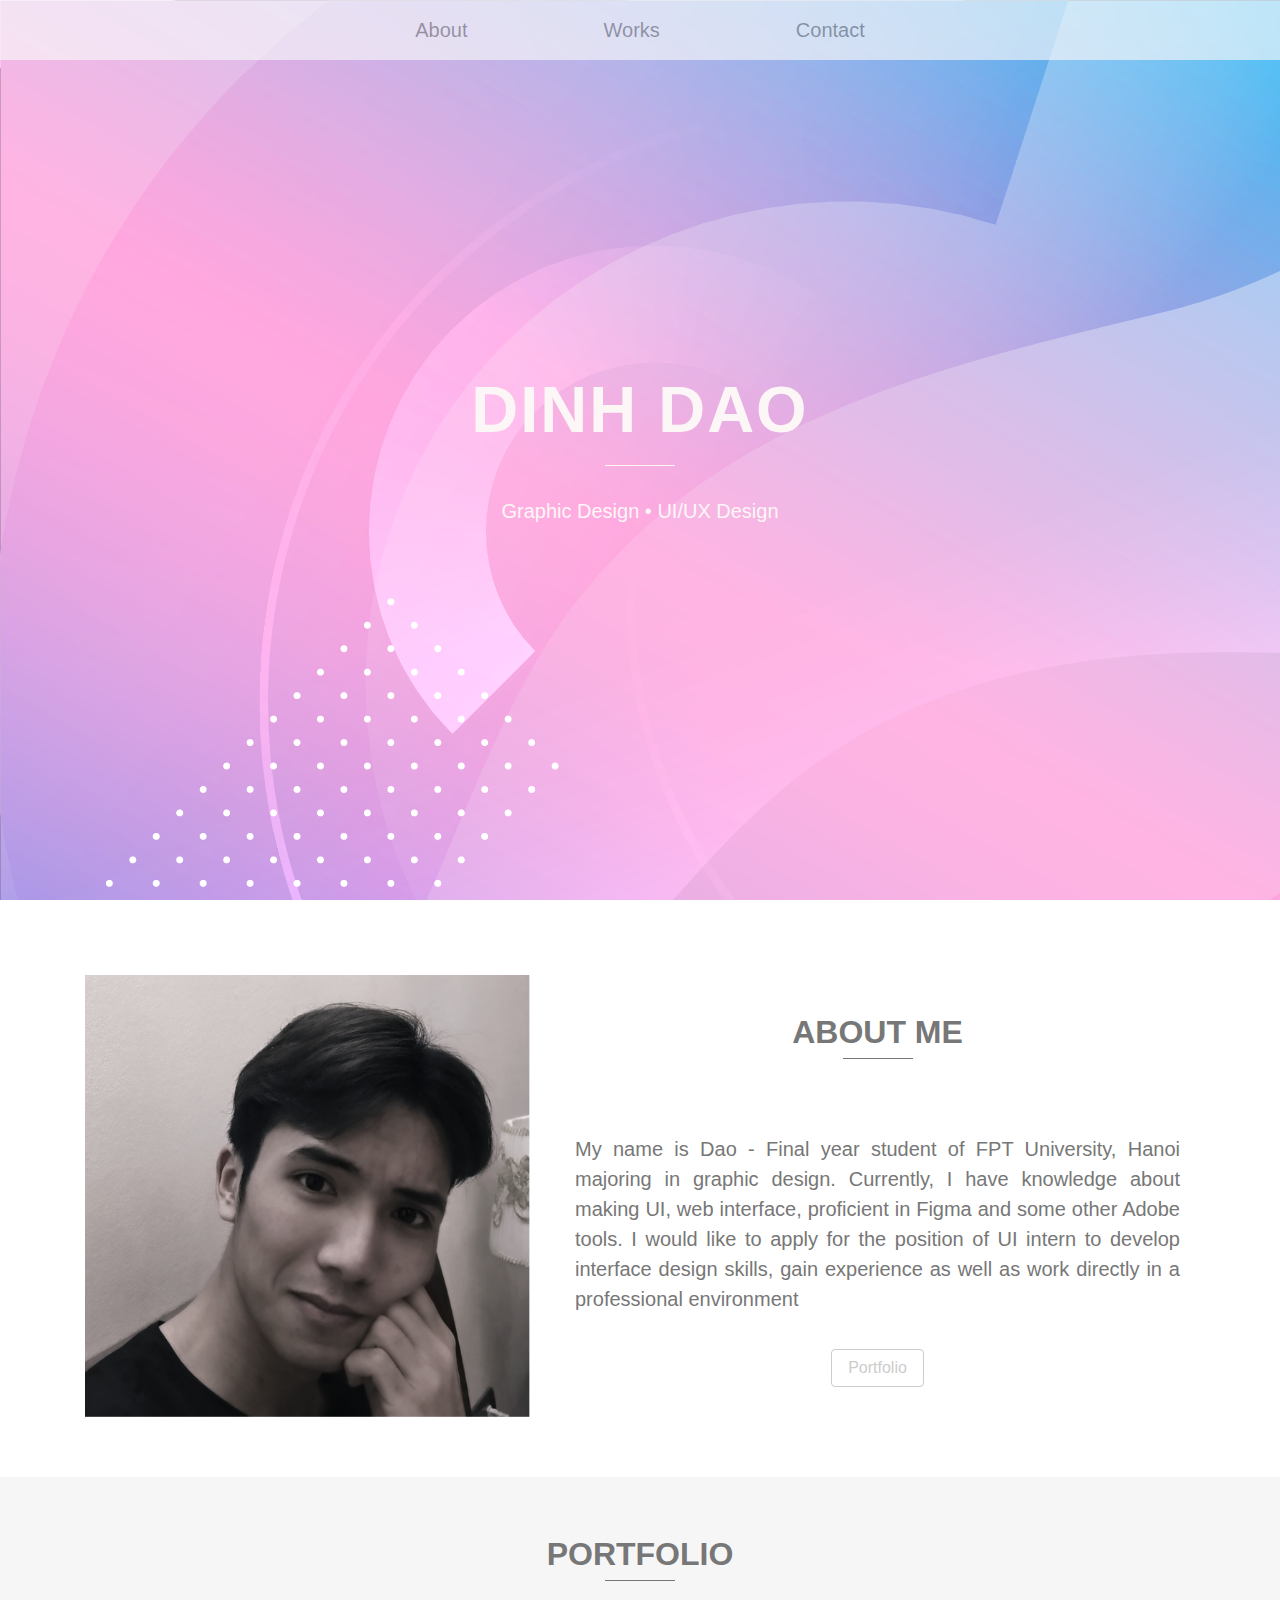
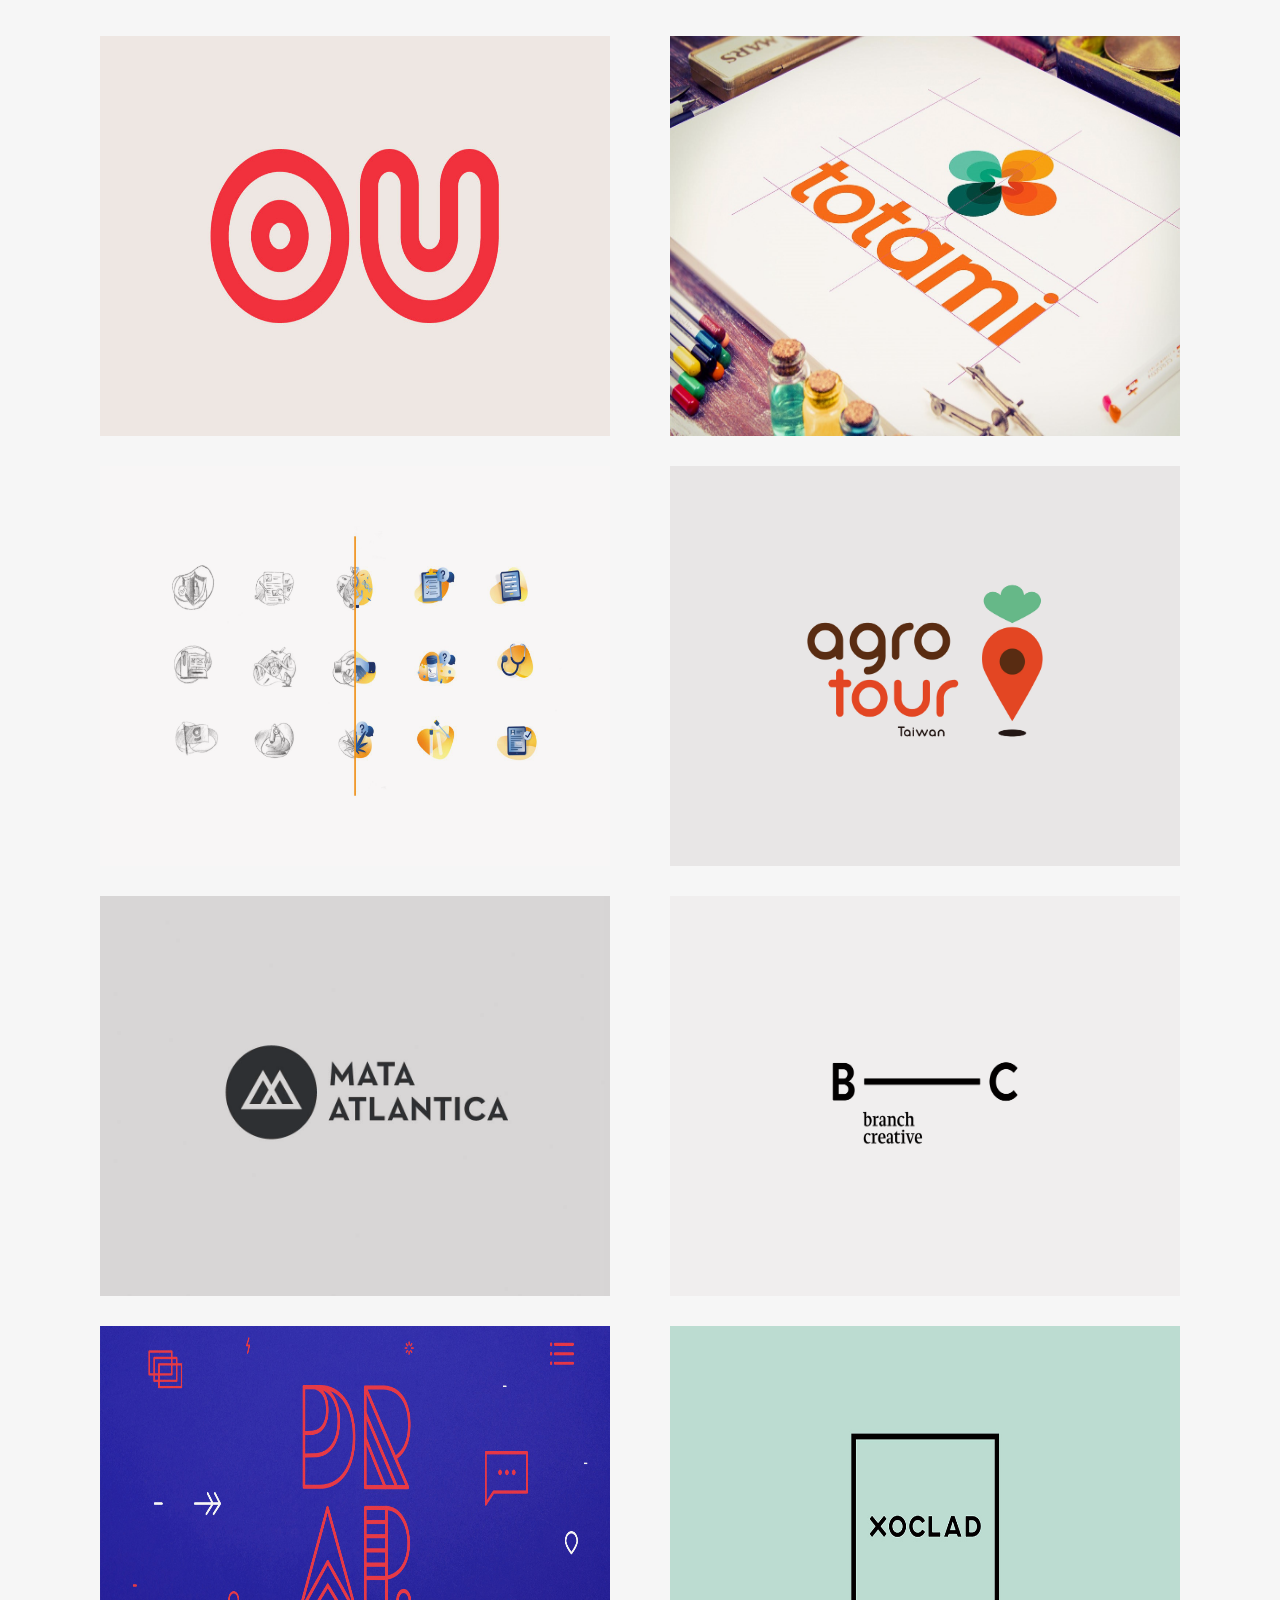
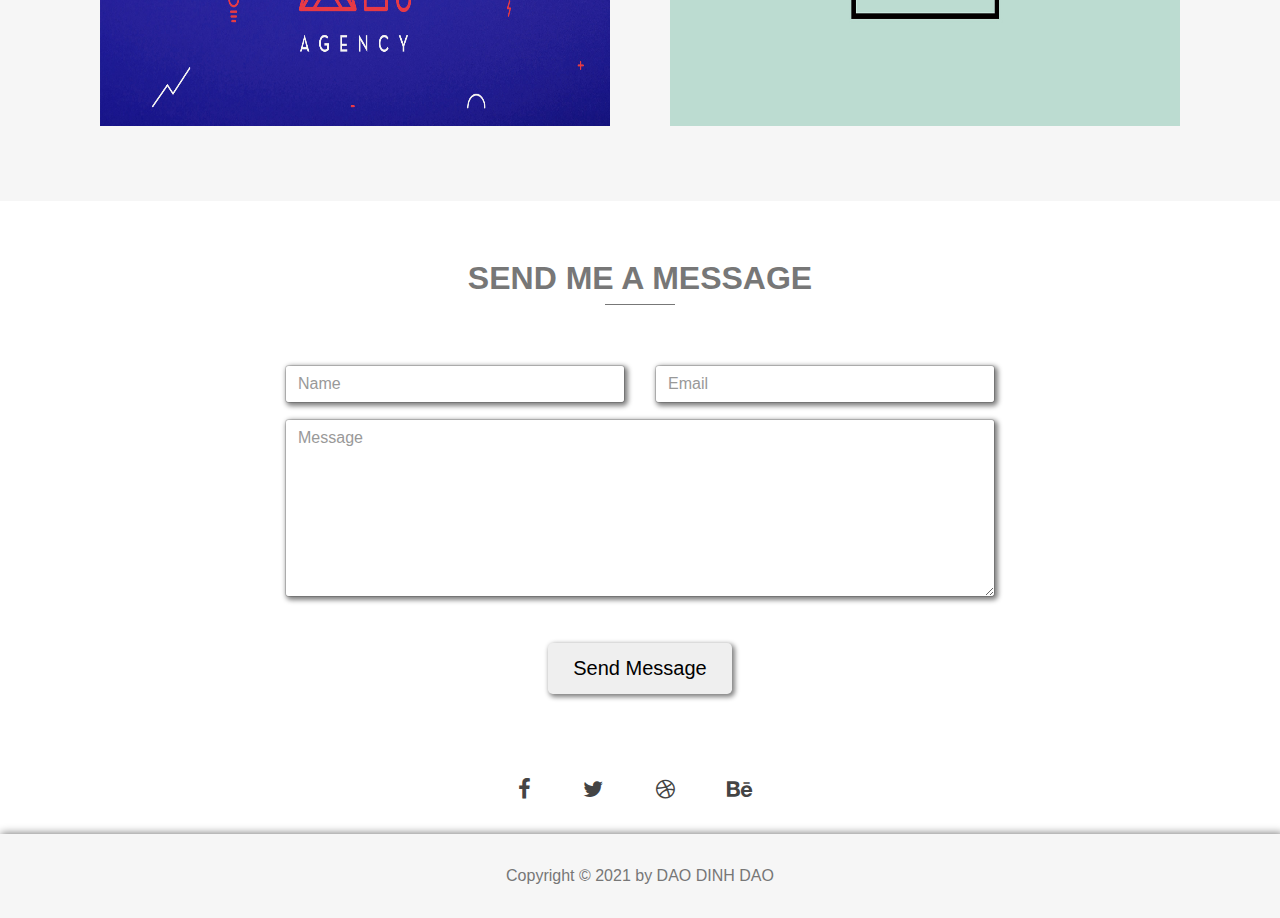
==== commit 99ea9243: "update name DAO DINH DAO" ====
--- a/index.html
+++ b/index.html
@@ -1,6 +1,6 @@
 <!DOCTYPE html>
 <html lang="en"><head>
-	<title> DAO TRAN's Portfolio</title>
+	<title> DAO DINH DAO's Portfolio</title>
 	<meta charset="utf-8">
 	<meta name="viewport" content="width=device-width, initial-scale=1">  
 	<script type="text/javascript" src="vendor/bootstrap.js"></script>
@@ -215,7 +215,7 @@
 	<div id="footer">
 		<div class="container text-xs-center">
 		  <div class="fnav">
-			<p>Copyright © 2021 by DAO TRAN
+			<p>Copyright © 2021 by DAO DINH DAO
 		  </p></div>
 		</div>
 	  </div>
